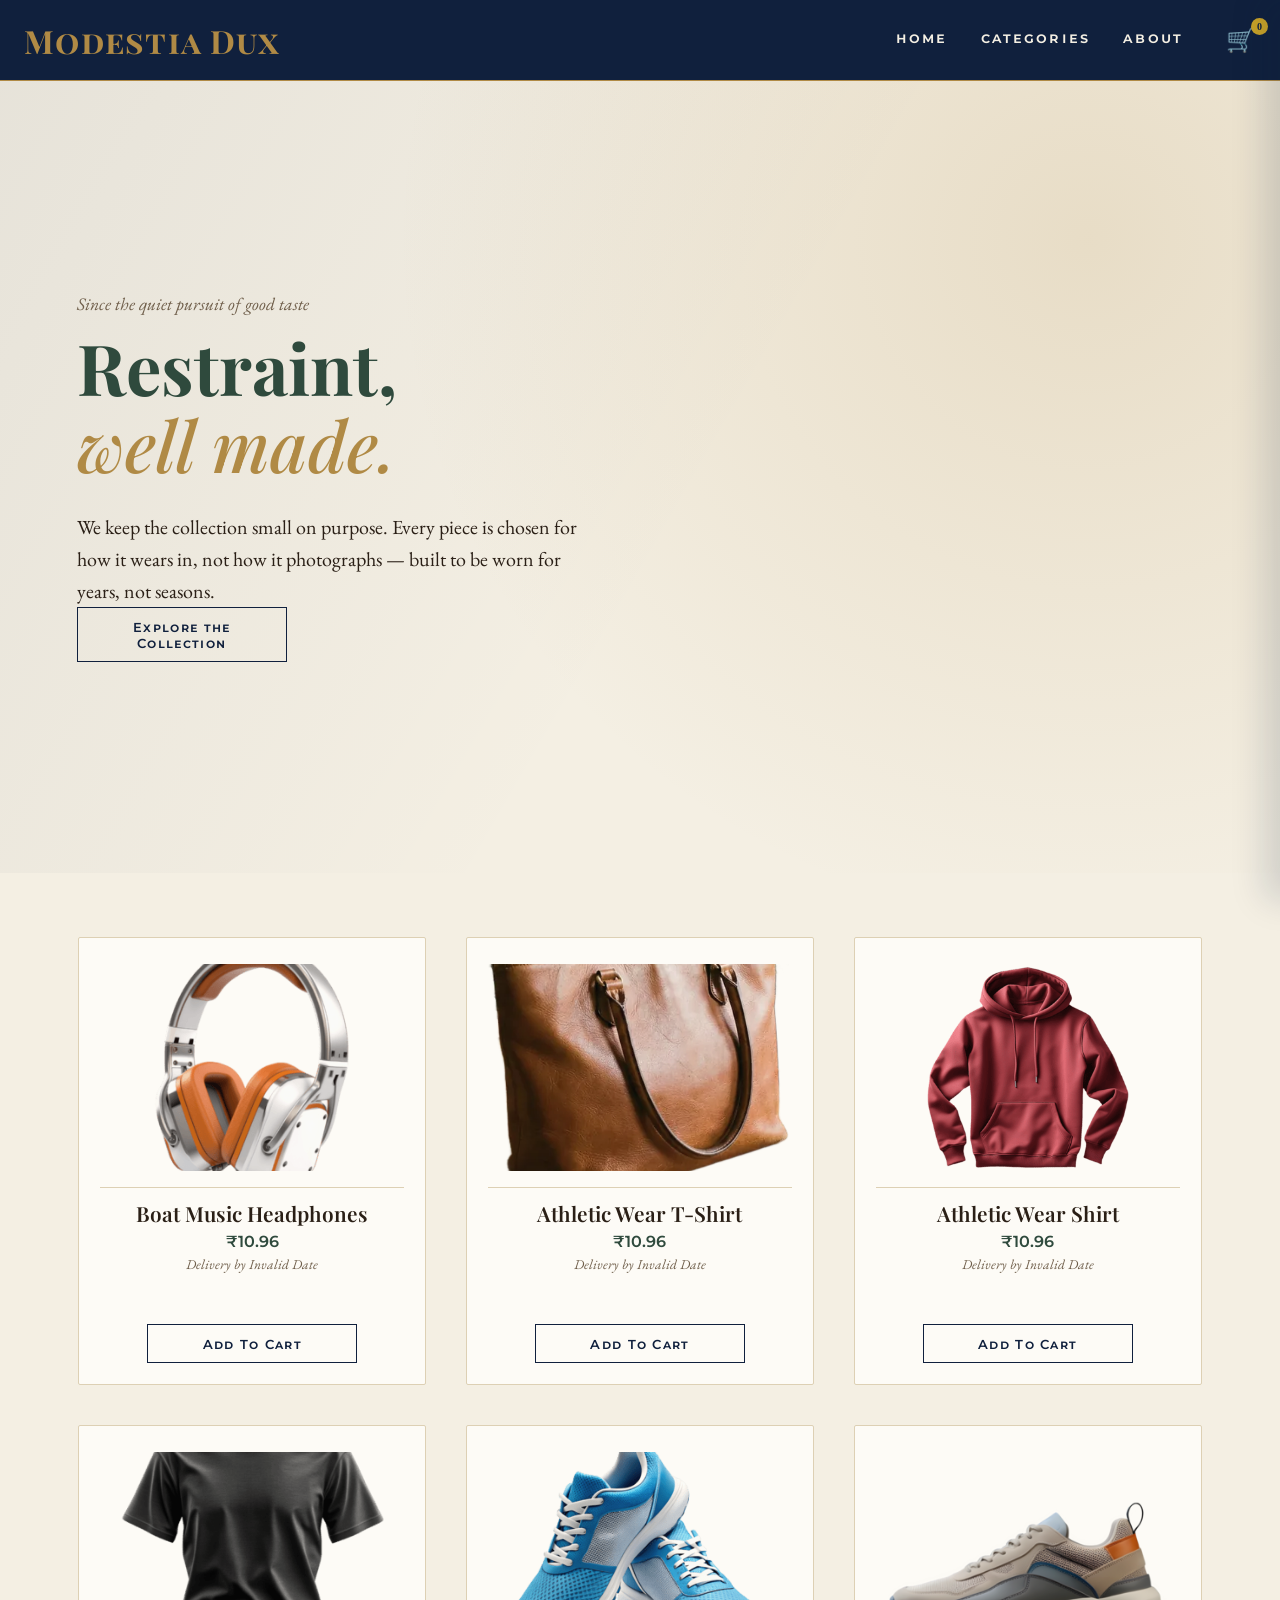
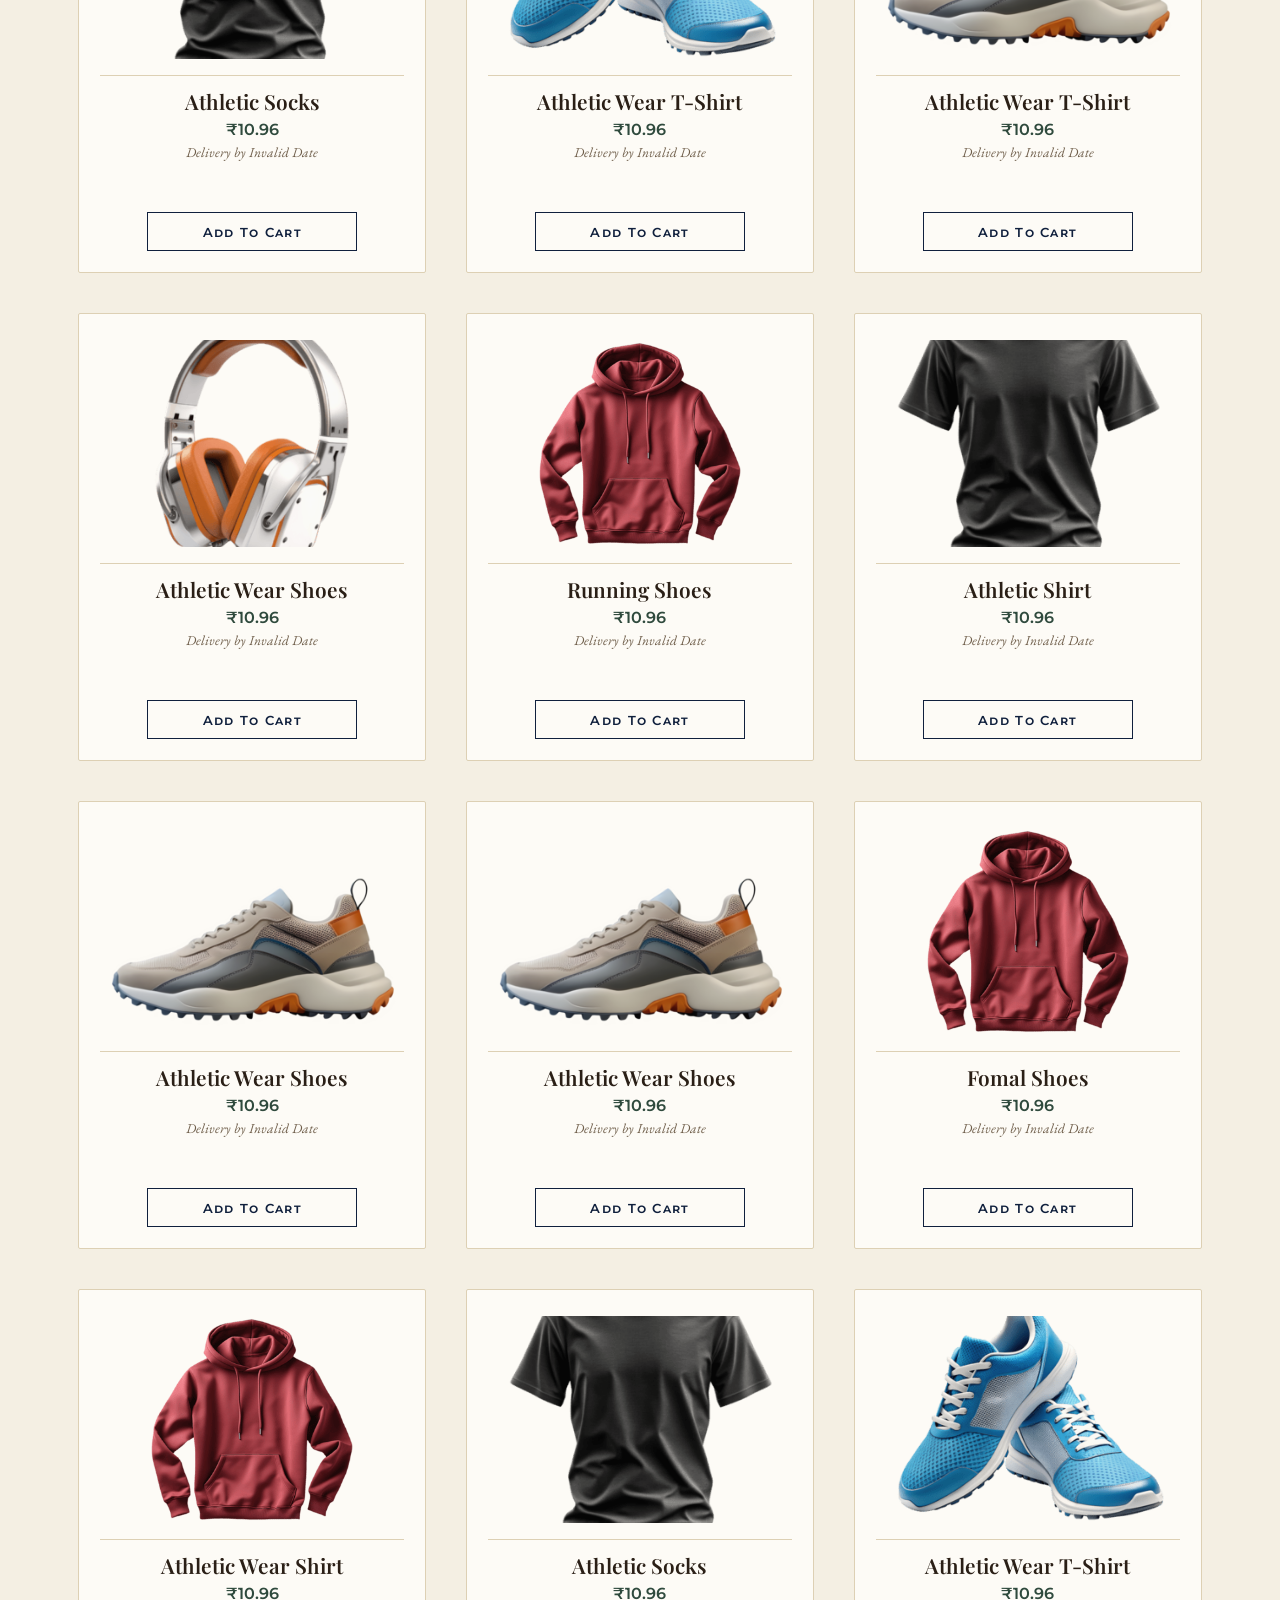
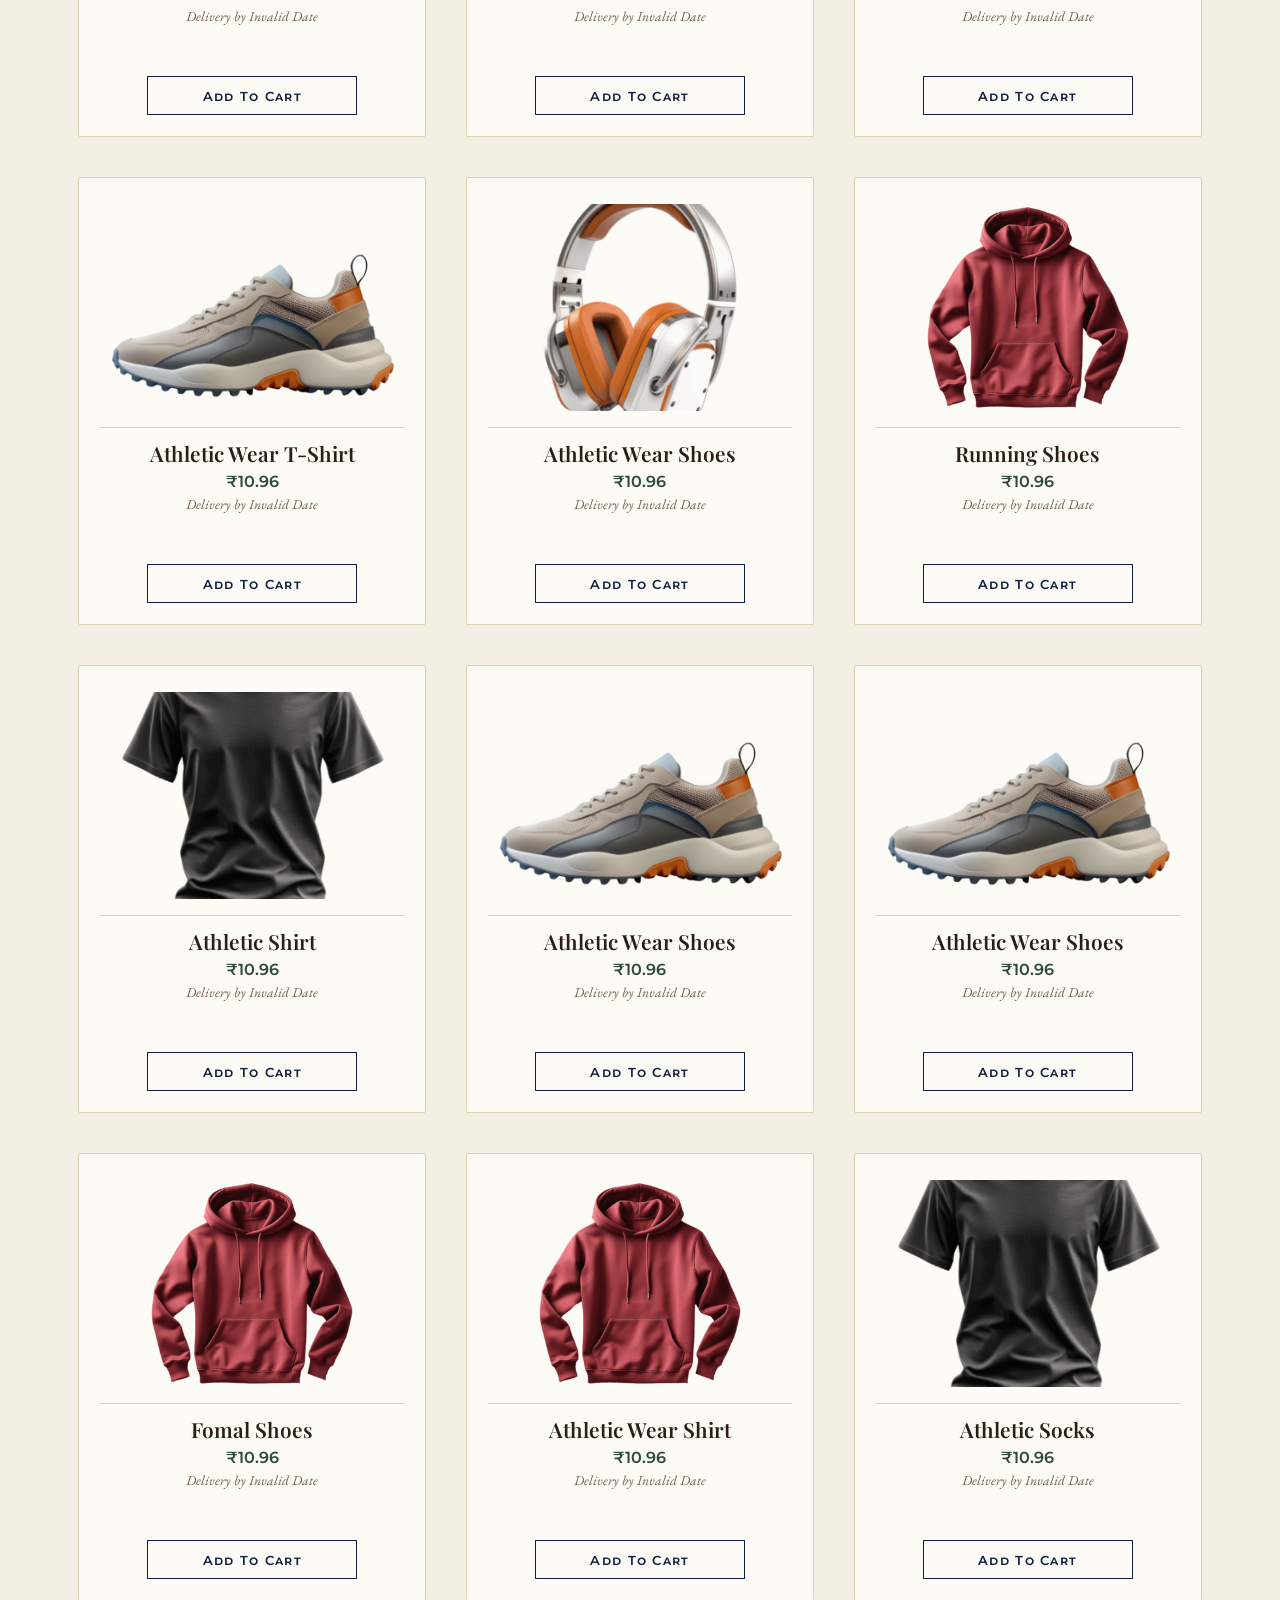
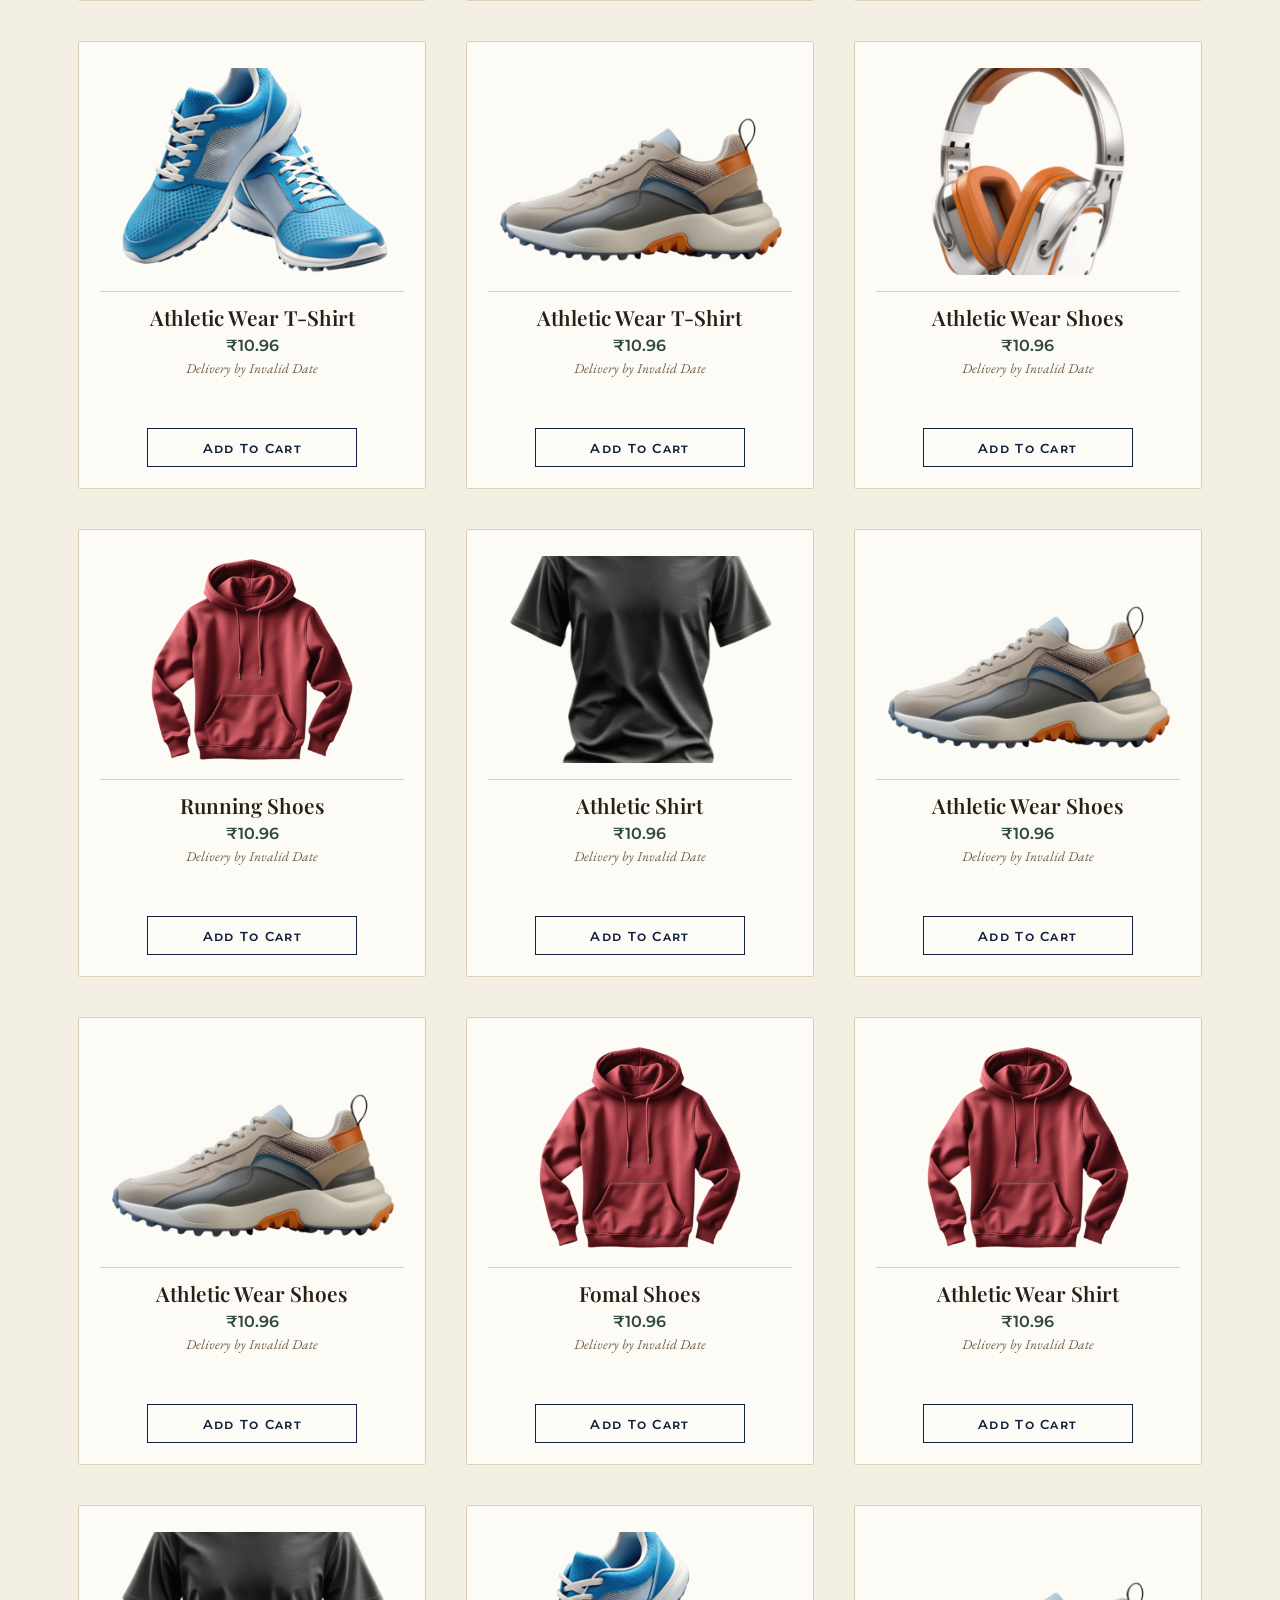
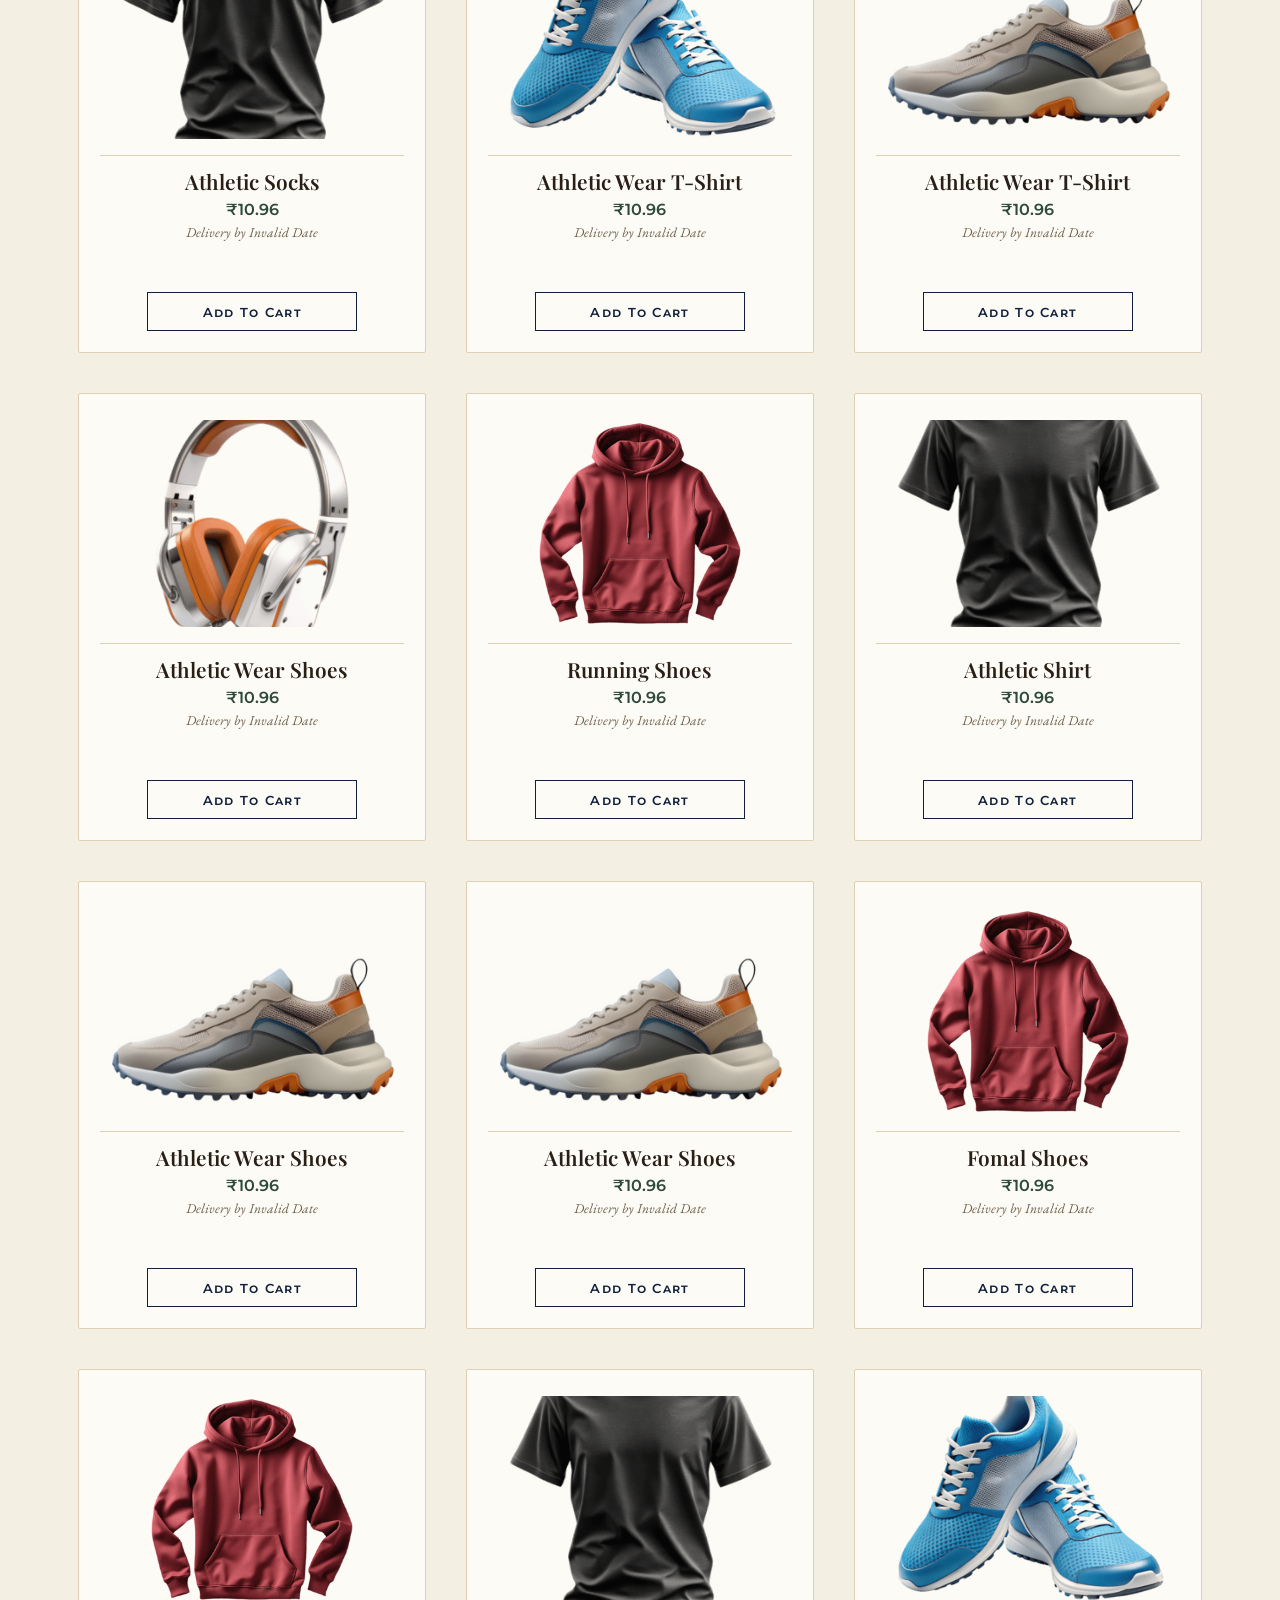
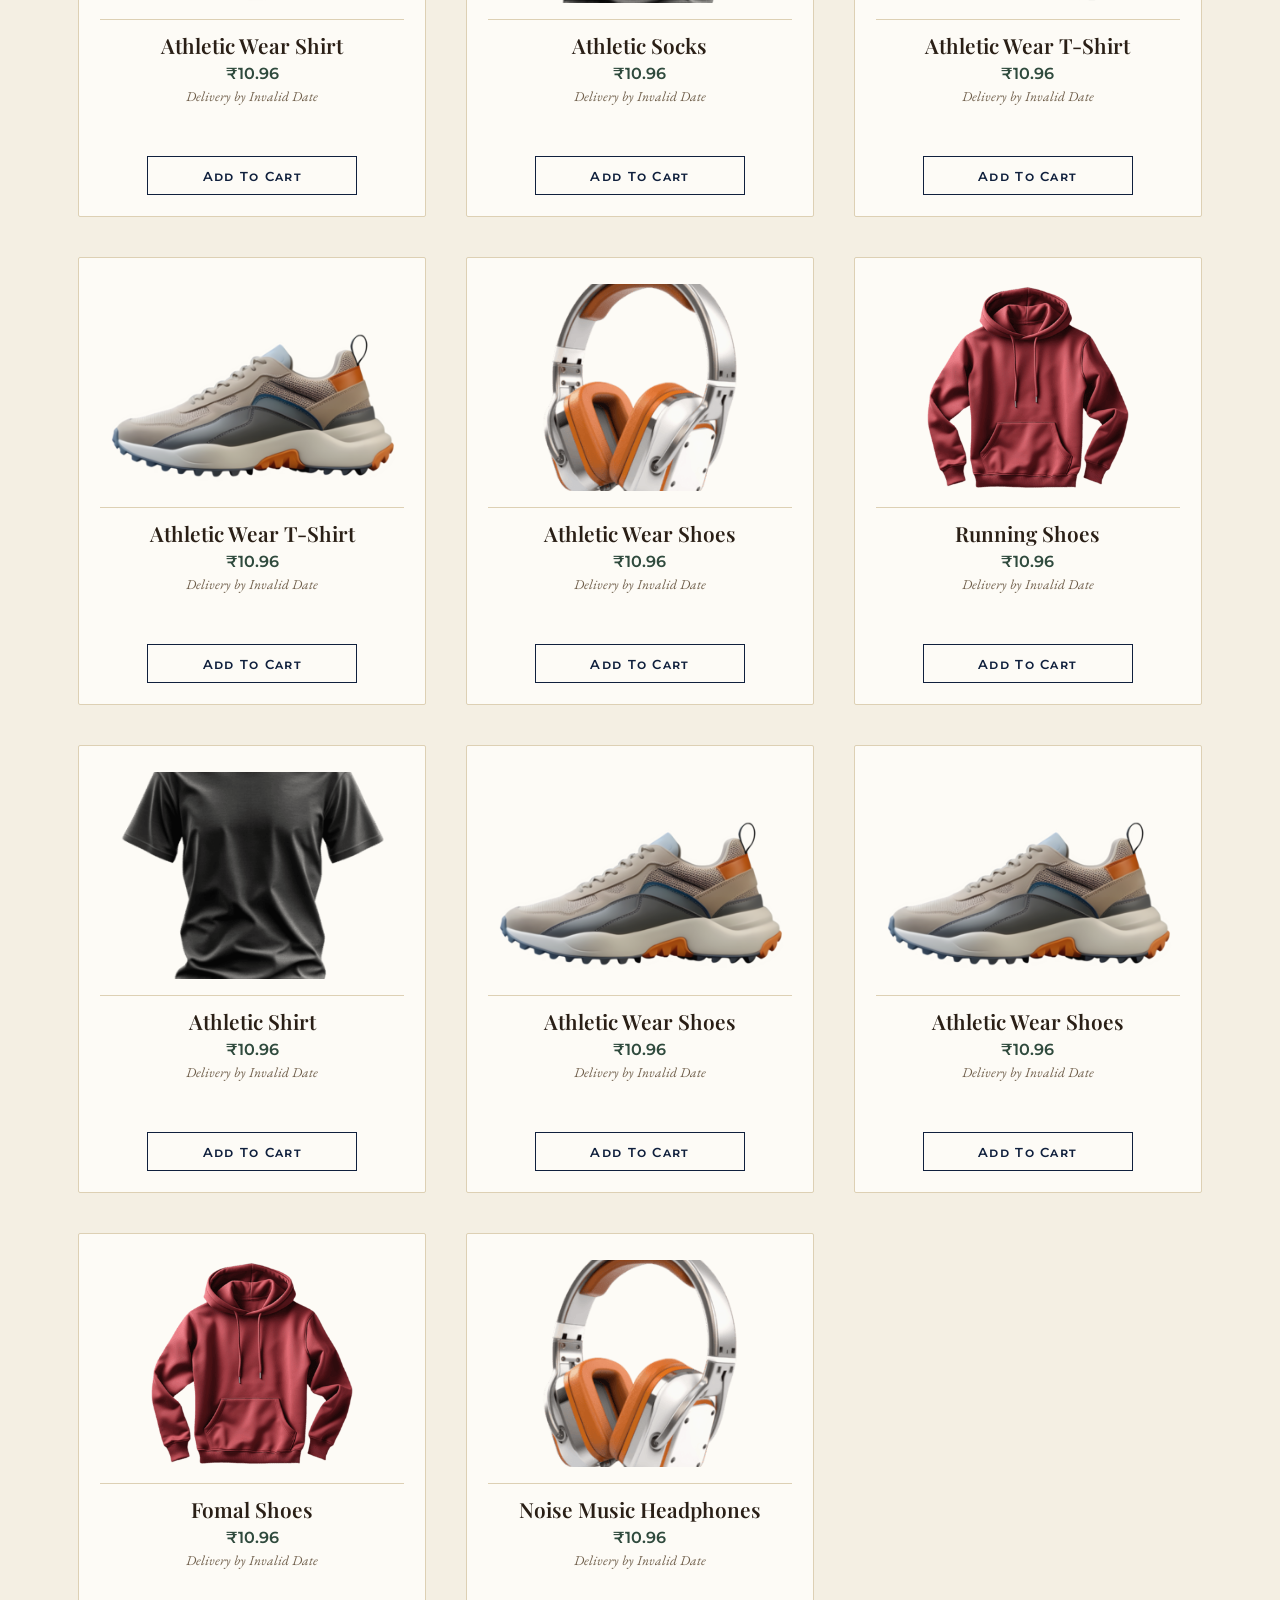
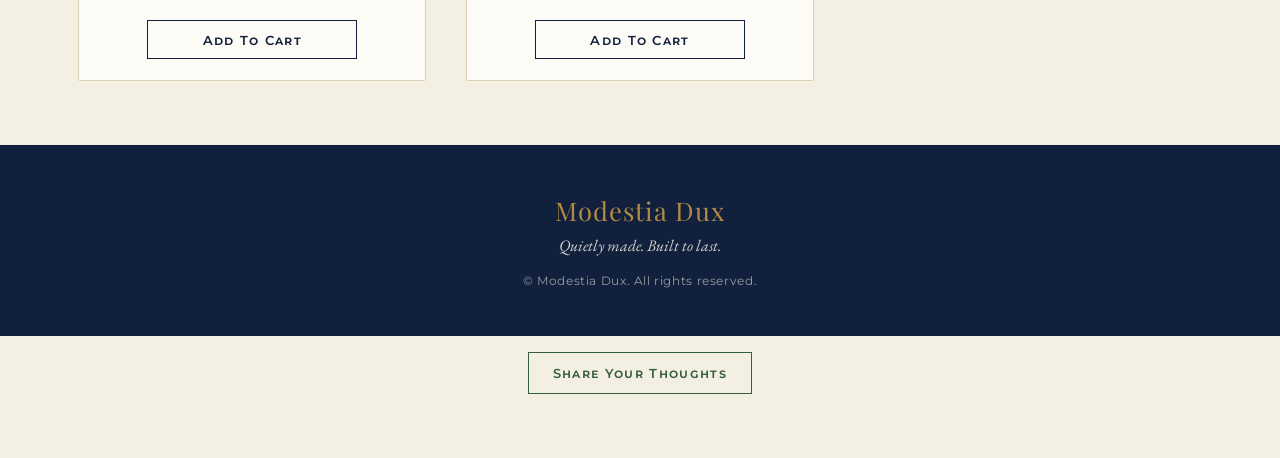
==== index.html @ 4ca5ee8f "Add files via upload" ====
<!DOCTYPE html>
<html lang="en">
  <head>
    <meta charset="UTF-8" />

    <meta name="viewport" content="width=device-width, initial-scale=1.0" />

    <title>Modestia Dux</title>

    <link rel="stylesheet" href="shop.css" />
  </head>

  <body>
    <header>
      <nav>
        <div class="logo-container">
          <a href="#">Modestia Dux</a>
        </div>

        <div class="navbar">
          <a href="#">home</a>
          <a href="#categories">categories</a>
          <a href="#">about</a>
          <div class="cart-icon-wrap" id="cartIconBtn">
            🛒
            <span class="cart-count" id="cartCount">0</span>
          </div>
        </div>
      </nav>

      <section class="hero">
        <div class="hero-content-container">
          <p class="hero-kicker">Since the quiet pursuit of good taste</p>
          <h1>Restraint,<br /><span>well made.</span></h1>
          <p>
            We keep the collection small on purpose. Every piece is chosen
            for how it wears in, not how it photographs — built to be worn
            for years, not seasons.
          </p>
          <a href="#shop" class="primary-button hero-button">Explore the Collection</a>
        </div>
      </section>
    </header>

    <section id="shop">
      <div class="items-grid-container">
        <div class="items-grid js-items-grid">
          <!-- content inside is declared in javascript -->
        </div>
      </div>
    </section>

    <!-- <div class="categories-container">
      <div class="categories" id="categories">

        <button>clothes</button>
        <button>jewelry</button>
        <button>sunglasses</button>
        <button>stationary</button>
        <button>footwears</button>
        <button>school essentials</button>
        <button>daily life essentials</button>
        <button>toys</button>
        <button>gifts</button>
        <button>beauty</button>
        
      </div>
    </div> -->

    <footer class="site-footer">
      <div class="footer-inner">
        <p class="footer-brand">Modestia Dux</p>
        <p class="footer-tagline">Quietly made. Built to last.</p>
        <p class="footer-copy">&copy; <span id="footerYear"></span> Modestia Dux. All rights reserved.</p>
      </div>
    </footer>

    <div class="feedback-container">
      <dialog id="feedbackDialog">
        <button class="dialog-close" id="closeFeedbackBtn" type="button" aria-label="Close">✕</button>
        <h2>How Do You Feel About Us?</h2>
        <p class="dialog-subtext">A line or two is plenty — we read every one.</p>
        <form id="feedbackForm">
          <label for="feedbackEmail">Email</label>
          <input id="feedbackEmail" type="email" placeholder="you@example.com" required />
          <label for="feedbackMessage">Your thoughts</label>
          <input id="feedbackMessage" type="text" placeholder="Tell us what stood out" required />
          <button type="submit" class="primary-button">Send Feedback</button>
        </form>
      </dialog>
      <button id="feedbackDialogBtn">
        Share Your Thoughts
      </button>
    </div>
    <div class="cart-overlay" id="cartOverlay"></div>
    <aside class="cart-drawer" id="cartDrawer">
      <div class="cart-header">
        <span>Your Cart</span>
        <button id="closeCartBtn">✕</button>
      </div>
      <div class="cart-items" id="cartItemsContainer"></div>
      <div class="cart-footer">
        <div class="cart-total-row">
          <span>Total</span>
          <span id="cartTotal">₹0.00</span>
        </div>
        <p id="cartDeliveryEstimate" class="cart-delivery-estimate"></p>
      </div>
    </aside>

    <script defer type="module" src="scripts/shop.js"></script>
  </body>
</html>
---- shop.css ----
@import url('https://fonts.googleapis.com/css2?family=EB+Garamond:ital,wght@0,400..700;1,400..700&family=Montserrat:ital,wght@0,100..900;1,100..900&family=Playfair+Display:ital,wght@0,400..900;1,400..900&display=swap');

:root {
    /* -- palette -- */
    --background-color: #F4EFE3;
    --surface: #FFFEFB;
    --font-color: #2A1F16;
    --font-muted: #6E5D49;
    --heading-color: #2F4A3D;
    --highlighted: #B08A45;
    --highlighted-bright: #C9A227;
    --card-bg: #FDFBF6;
    --nav-bg: #10203D;
    --nav-link: #F4EFE3;
    --button-border: #B08A45;
    --secondary-button-border: #355E3B;
    --input-border: #C7B89A;
    --hairline: #DDD0B4;

    /* -- type -- */
    --nav-link-font: 'Montserrat', sans-serif;
    --heading-font: 'Playfair Display', serif;
    --primary-font: 'Montserrat', sans-serif;
    --highlighted-font: 'Playfair Display', serif;
    --serif-body-font: 'EB Garamond', serif;

    --primary-boldness: 500;
    --heading-boldness: 700;

    --image-filter: sepia(8%) contrast(96%);
}

html {
    scroll-behavior: smooth;
}

* {
    box-sizing: border-box;
    margin: 0;
    padding: 0;
}

body {
    background-color: var(--background-color);
    color: var(--font-color);
}

p {
    font-family: var(--primary-font);
}

@media (prefers-reduced-motion: reduce) {
    html {
        scroll-behavior: auto;
    }
    * {
        transition-duration: 0.01ms !important;
        animation-duration: 0.01ms !important;
    }
}

a:focus-visible,
button:focus-visible,
input:focus-visible {
    outline: 2px solid var(--highlighted-bright);
    outline-offset: 2px;
}

/* ----------- nav ------------ */

header nav {
    position: fixed;
    top: 0;
    left: 0;
    right: 0;
    background: var(--nav-bg);
    display: flex;
    justify-content: space-between;
    align-items: center;
    width: 100%;
    height: 9vh;
    min-height: 4.5em;
    padding: 0 1.5em;
    border-bottom: 1px solid var(--highlighted);
    z-index: 999;
}

header nav a {
    color: var(--nav-link);
    font-family: var(--nav-link-font);
    font-size: .95em;
    font-variant: small-caps;
    letter-spacing: .14em;
    text-decoration: none;
    font-weight: 600;
    margin-right: 2.2em;
    padding-bottom: .3em;
    border-bottom: 1px solid transparent;
    transition: color .3s ease, border-color .3s ease;
}

header nav a:hover {
    color: var(--highlighted-bright);
    border-bottom-color: var(--highlighted-bright);
}

nav a:focus {
    color: var(--highlighted-bright);
}

.logo-container a {
    color: var(--highlighted);
    pointer-events: none;
    font-family: var(--highlighted-font);
    font-size: 2em;
    font-weight: 700;
    letter-spacing: .04em;
    margin-right: 0;
}

.navbar {
    display: flex;
    align-items: center;
}

.cart-icon-wrap {
    position: relative;
    cursor: pointer;
    color: var(--nav-link);
    font-size: 1.5em;
    margin-right: 0;
    margin-left: .4em;
    transition: transform .2s ease;
}

.cart-icon-wrap:hover {
    transform: translateY(-1px);
}

.cart-count {
    position: absolute;
    top: -8px;
    right: -12px;
    background: var(--highlighted-bright);
    color: var(--nav-bg);
    font-size: .42em;
    font-weight: 800;
    padding: .3em .6em;
    border-radius: 1em;
}

/* ----------- hero ------------ */

.hero {
    width: 100%;
    min-height: 88vh;
    margin-top: 9vh;
    display: flex;
    align-items: center;
    background:
        linear-gradient(120deg, rgba(16,32,61,.06), rgba(16,32,61,0) 55%),
        radial-gradient(circle at 85% 20%, rgba(176,138,69,.18), transparent 55%),
        var(--background-color);
    position: relative;
}

.hero .hero-content-container {
    max-width: 42em;
    padding: 2em 6%;
}

.hero-kicker {
    font-family: var(--serif-body-font);
    font-style: italic;
    font-size: 1.1em;
    color: var(--font-muted);
    margin-bottom: .8em;
}

.hero h1 {
    font-family: var(--highlighted-font);
    font-size: clamp(2.6em, 6vw, 4.4em);
    line-height: 1.1;
    color: var(--heading-color);
    font-weight: 700;
}

.hero h1 span {
    color: var(--highlighted);
    font-style: italic;
    font-weight: 500;
}

.hero p:not(.hero-kicker) {
    max-width: 34em;
    margin-top: 1.4em;
    font-family: var(--serif-body-font);
    font-size: 1.25em;
    line-height: 1.6;
    color: var(--font-color);
}

.hero-button {
    display: inline-block;
    width: auto;
    margin-top: 2.2em;
    text-decoration: none;
    text-align: center;
    padding: .95em 2.2em;
}

/* ----------- product grid ------------ */

.items-grid-container {
    margin: 1em .5em 3em;
    padding: 1em .5em;
    display: flex;
    justify-content: center;
    align-items: center;
}

.items-grid {
    display: grid;
    width: 90%;
    height: max-content;
    grid-template-columns: repeat(auto-fit, minmax(min(100%, 20em), 1fr));
    column-gap: 2.5em;
    row-gap: 2.5em;
    margin-top: 2em;
    margin-bottom: auto;
}

.items {
    position: relative;
    width: 100%;
    max-width: 30em;
    min-height: 28em;
    padding: 1.6em 1.3em 1.3em;
    background-color: var(--card-bg);
    border: 1px solid var(--hairline);
    border-radius: 2px;
    display: flex;
    flex-direction: column;
    align-items: center;
    justify-content: flex-start;
    gap: .7em;
    outline: none;
    transition: border-color .4s ease, transform .4s ease;
}

.items:hover {
    border-color: var(--button-border);
    transform: translateY(-3px);
}

.items .image-container {
    width: 100%;
    max-width: 20em;
    height: 14em;
    border-bottom: 1px solid var(--hairline);
    padding-bottom: 1em;
}

.image-container > img {
    width: 100%;
    height: 100%;
    display: block;
    object-fit: cover;
    object-position: center;
    border-radius: 0;
    filter: var(--image-filter);
}

.product-details-container {
    width: 100%;
    text-align: center;
}

.product-details-container h1 {
    font-family: var(--heading-font);
    font-size: clamp(1.05em, 3vw, 1.3em);
    font-weight: 600;
    text-transform: capitalize;
    color: var(--font-color);
}

.product-details-container h2 {
    font-family: var(--primary-font);
    font-size: clamp(.85em, 2.5vw, 1em);
    font-weight: 600;
    color: var(--heading-color);
    margin-top: .35em;
}

.delivery-info {
    font-family: var(--serif-body-font);
    font-style: italic;
    font-size: .85em;
    color: var(--font-muted);
    margin-top: .3em;
}

.primary-button {
    width: 100%;
    max-width: 16em;
    padding: .8em 1em;
    font-size: .82em;
    font-family: var(--primary-font);
    font-variant: small-caps;
    font-weight: 600;
    letter-spacing: .1em;
    margin-top: auto;
    border: 1px solid var(--nav-bg);
    cursor: pointer;
    border-radius: 0;
    background: transparent;
    color: var(--nav-bg);
    transition: background .3s ease, color .3s ease;
}

.primary-button:hover {
    background: var(--nav-bg);
    color: var(--highlighted-bright);
}

/* ----------- feedback dialog ------------ */

.feedback-container {
    display: flex;
    justify-content: center;
    padding: 1em 0 4em;
}

.feedback-container > button {
    background: transparent;
    border: 1px solid var(--secondary-button-border);
    color: var(--secondary-button-border);
    font-family: var(--primary-font);
    font-variant: small-caps;
    letter-spacing: .1em;
    font-weight: 600;
    padding: .9em 1.8em;
    cursor: pointer;
    transition: background .3s ease, color .3s ease;
}

.feedback-container > button:hover {
    background: var(--secondary-button-border);
    color: var(--nav-link);
}

#feedbackDialog {
    border: 1px solid var(--hairline);
    border-radius: 2px;
    padding: 2.2em 2em;
    width: min(28em, 90vw);
    background: var(--surface);
    color: var(--font-color);
    box-shadow: 0 1.5em 3em rgba(16,32,61,.18);
}

#feedbackDialog::backdrop {
    background: rgba(16, 32, 61, .5);
}

#feedbackDialog h2 {
    font-family: var(--heading-font);
    font-size: 1.5em;
    color: var(--heading-color);
    padding-right: 1.5em;
}

.dialog-subtext {
    font-family: var(--serif-body-font);
    font-style: italic;
    color: var(--font-muted);
    margin-top: .5em;
    margin-bottom: 1.4em;
}

.dialog-close {
    position: absolute;
    top: 1.2em;
    right: 1.2em;
    background: none;
    border: none;
    font-size: 1.1em;
    color: var(--font-muted);
    cursor: pointer;
}

.dialog-close:hover {
    color: var(--font-color);
}

#feedbackForm {
    display: flex;
    flex-direction: column;
    gap: .3em;
}

#feedbackForm label {
    font-family: var(--primary-font);
    font-size: .78em;
    font-variant: small-caps;
    letter-spacing: .08em;
    color: var(--font-muted);
    margin-top: .8em;
}

#feedbackForm input {
    border: none;
    border-bottom: 1px solid var(--input-border);
    background: transparent;
    padding: .6em .1em;
    font-family: var(--serif-body-font);
    font-size: 1.05em;
    color: var(--font-color);
}

#feedbackForm input:focus {
    outline: none;
    border-bottom-color: var(--highlighted);
}

#feedbackForm button {
    margin-top: 1.6em;
    align-self: flex-start;
}

/* ----------- cart drawer ------------ */

.cart-overlay {
    position: fixed;
    inset: 0;
    background: rgba(16, 32, 61, .45);
    display: none;
    z-index: 1000;
}

.cart-overlay.open {
    display: block;
}

.cart-drawer {
    position: fixed;
    top: 0;
    right: -26em;
    width: 26em;
    max-width: 90vw;
    height: 100vh;
    background: var(--background-color);
    z-index: 1001;
    display: flex;
    flex-direction: column;
    transition: right .35s ease;
    box-shadow: -1em 0 2em rgba(16,32,61,.15);
}

.cart-drawer.open {
    right: 0;
}

.cart-header {
    background: var(--nav-bg);
    color: var(--nav-link);
    padding: 1.2em 1.4em;
    display: flex;
    justify-content: space-between;
    align-items: center;
    font-family: var(--heading-font);
    font-size: 1.3em;
    font-weight: 700;
}

.cart-header button {
    background: none;
    border: none;
    color: var(--nav-link);
    font-size: 1.1em;
    cursor: pointer;
}

.cart-items {
    flex: 1;
    overflow-y: auto;
    padding: 1em 1.4em;
}

.cart-empty {
    text-align: center;
    font-family: var(--serif-body-font);
    font-style: italic;
    opacity: .65;
    margin-top: 3em;
    font-size: 1.2em;
}

.cart-row {
    display: flex;
    gap: .8em;
    padding: 1em 0;
    border-bottom: 1px solid var(--hairline);
}

.cart-row img {
    width: 3.6em;
    height: 3.6em;
    object-fit: cover;
    border-radius: 0;
    filter: var(--image-filter);
}

.cart-row-info {
    flex: 1;
}

.cart-row-info h3 {
    font-family: var(--heading-font);
    font-size: .98em;
    font-weight: 600;
    text-transform: capitalize;
}

.cart-row-info p {
    font-size: .85em;
    color: var(--heading-color);
    font-weight: 600;
    margin-top: .2em;
}

.qty-control {
    display: flex;
    align-items: center;
    gap: .6em;
    margin-top: .5em;
}

.qty-control button {
    width: 1.6em;
    height: 1.6em;
    border-radius: 0;
    border: 1px solid var(--nav-bg);
    background: transparent;
    cursor: pointer;
    font-weight: 700;
    transition: background .2s ease, color .2s ease;
}

.qty-control button:hover {
    background: var(--nav-bg);
    color: var(--nav-link);
}

.qty-control span {
    min-width: 1.2em;
    text-align: center;
}

.remove-btn {
    background: none;
    border: none;
    color: #8B3A3A;
    cursor: pointer;
    font-size: .82em;
    text-decoration: underline;
    margin-top: .5em;
}

.cart-footer {
    padding: 1.2em 1.4em;
    border-top: 2px solid var(--nav-bg);
}

.cart-total-row {
    display: flex;
    justify-content: space-between;
    font-family: var(--heading-font);
    font-size: 1.3em;
    font-weight: 700;
}

.delivery-info.cart-row-info p {
    font-style: normal;
}

.cart-delivery-estimate {
    font-family: var(--serif-body-font);
    font-style: italic;
    font-size: .95em;
    color: var(--heading-color);
    margin-top: .6em;
}

/* ----------- footer ------------ */

.site-footer {
    background: var(--nav-bg);
    color: var(--nav-link);
    padding: 3em 1.5em;
    margin-top: 2em;
    text-align: center;
}

.footer-inner {
    max-width: 30em;
    margin: 0 auto;
}

.footer-brand {
    font-family: var(--highlighted-font);
    font-size: 1.6em;
    color: var(--highlighted);
    letter-spacing: .04em;
}

.footer-tagline {
    font-family: var(--serif-body-font);
    font-style: italic;
    margin-top: .5em;
    opacity: .85;
}

.footer-copy {
    font-family: var(--primary-font);
    font-size: .78em;
    letter-spacing: .05em;
    margin-top: 1.4em;
    opacity: .6;
}

/* ----------- responsive ------------ */

/* Tablet / small laptop */
@media (max-width: 1024px) {
    .items-grid {
        grid-template-columns: repeat(auto-fit, minmax(min(100%, 18em), 1fr));
        column-gap: 2em;
        row-gap: 2em;
    }

    .items {
        min-height: 26em;
    }

    .hero h1 {
        font-size: clamp(2.2em, 6vw, 3.4em);
    }

    .cart-drawer {
        width: 22em;
        right: -22em;
    }
}

/* Large phones / small tablets */
@media (max-width: 768px) {
    header nav {
        padding: 0 1em;
    }

    header nav a {
        font-size: 1.05em;
        margin-right: 1em;
    }

    .logo-container a {
        font-size: 1.6em;
    }

    .hero {
        min-height: 70vh;
    }

    .hero .hero-content-container {
        padding: 2em 6%;
    }

    .hero p:not(.hero-kicker) {
        font-size: 1.1em;
    }

    .items-grid-container {
        margin: 1em .2em;
        padding: 1em .2em;
    }

    .items-grid {
        width: 100%;
        grid-template-columns: repeat(auto-fit, minmax(min(100%, 15em), 1fr));
        column-gap: 1.2em;
        row-gap: 1.2em;
    }

    .items {
        min-height: 22em;
        padding: 1em .6em;
    }

    .image-container {
        height: 11em;
    }
}

/* Small phones */
@media (max-width: 480px) {
    .logo-container a {
        font-size: 1.3em;
    }

    header nav a {
        font-size: .85em;
        margin-right: .6em;
    }

    .hero h1 {
        font-size: 2em;
    }

    .items-grid {
        grid-template-columns: 1fr;
        row-gap: 1.2em;
    }

    .items {
        max-width: 100%;
        min-height: auto;
    }

    .cart-drawer {
        width: 100vw;
        right: -100vw;
    }

    .cart-drawer.open {
        width: 100%;
    }

    .image-container {
        height: 13em;
    }
}
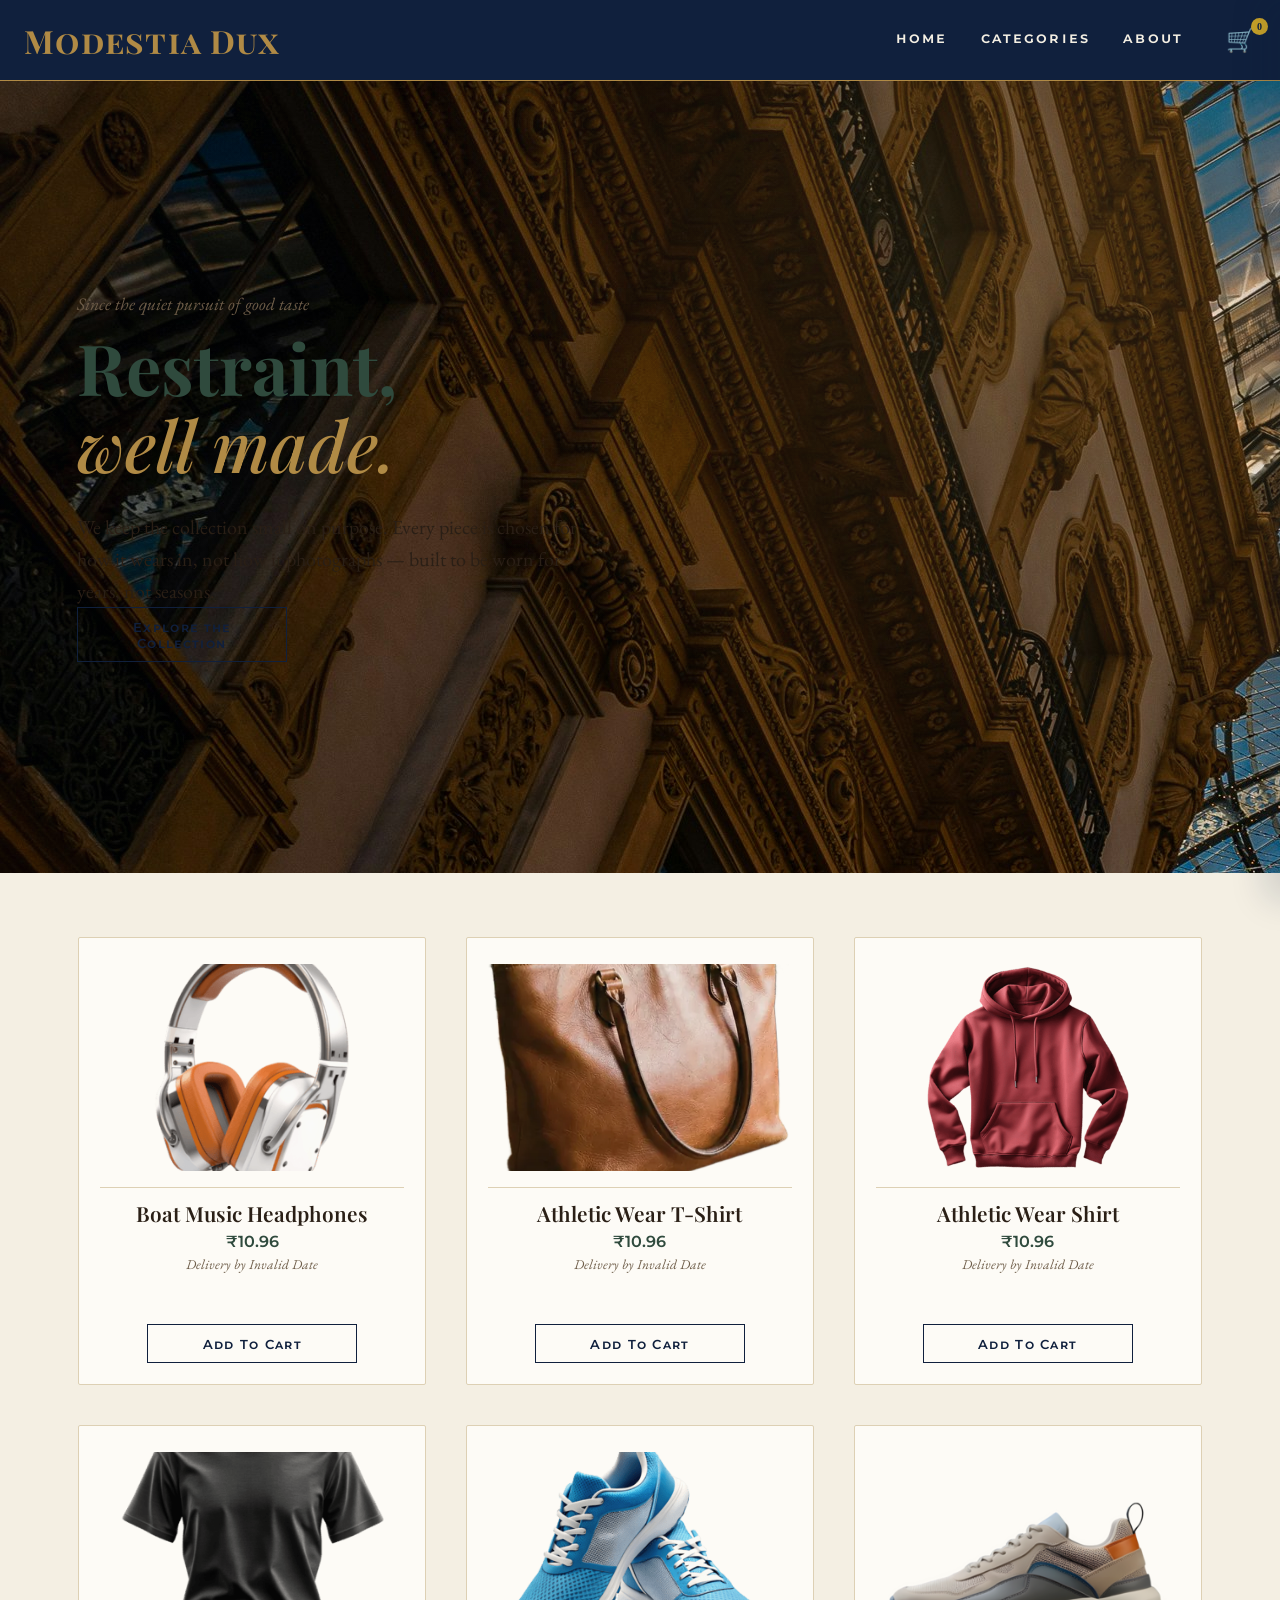
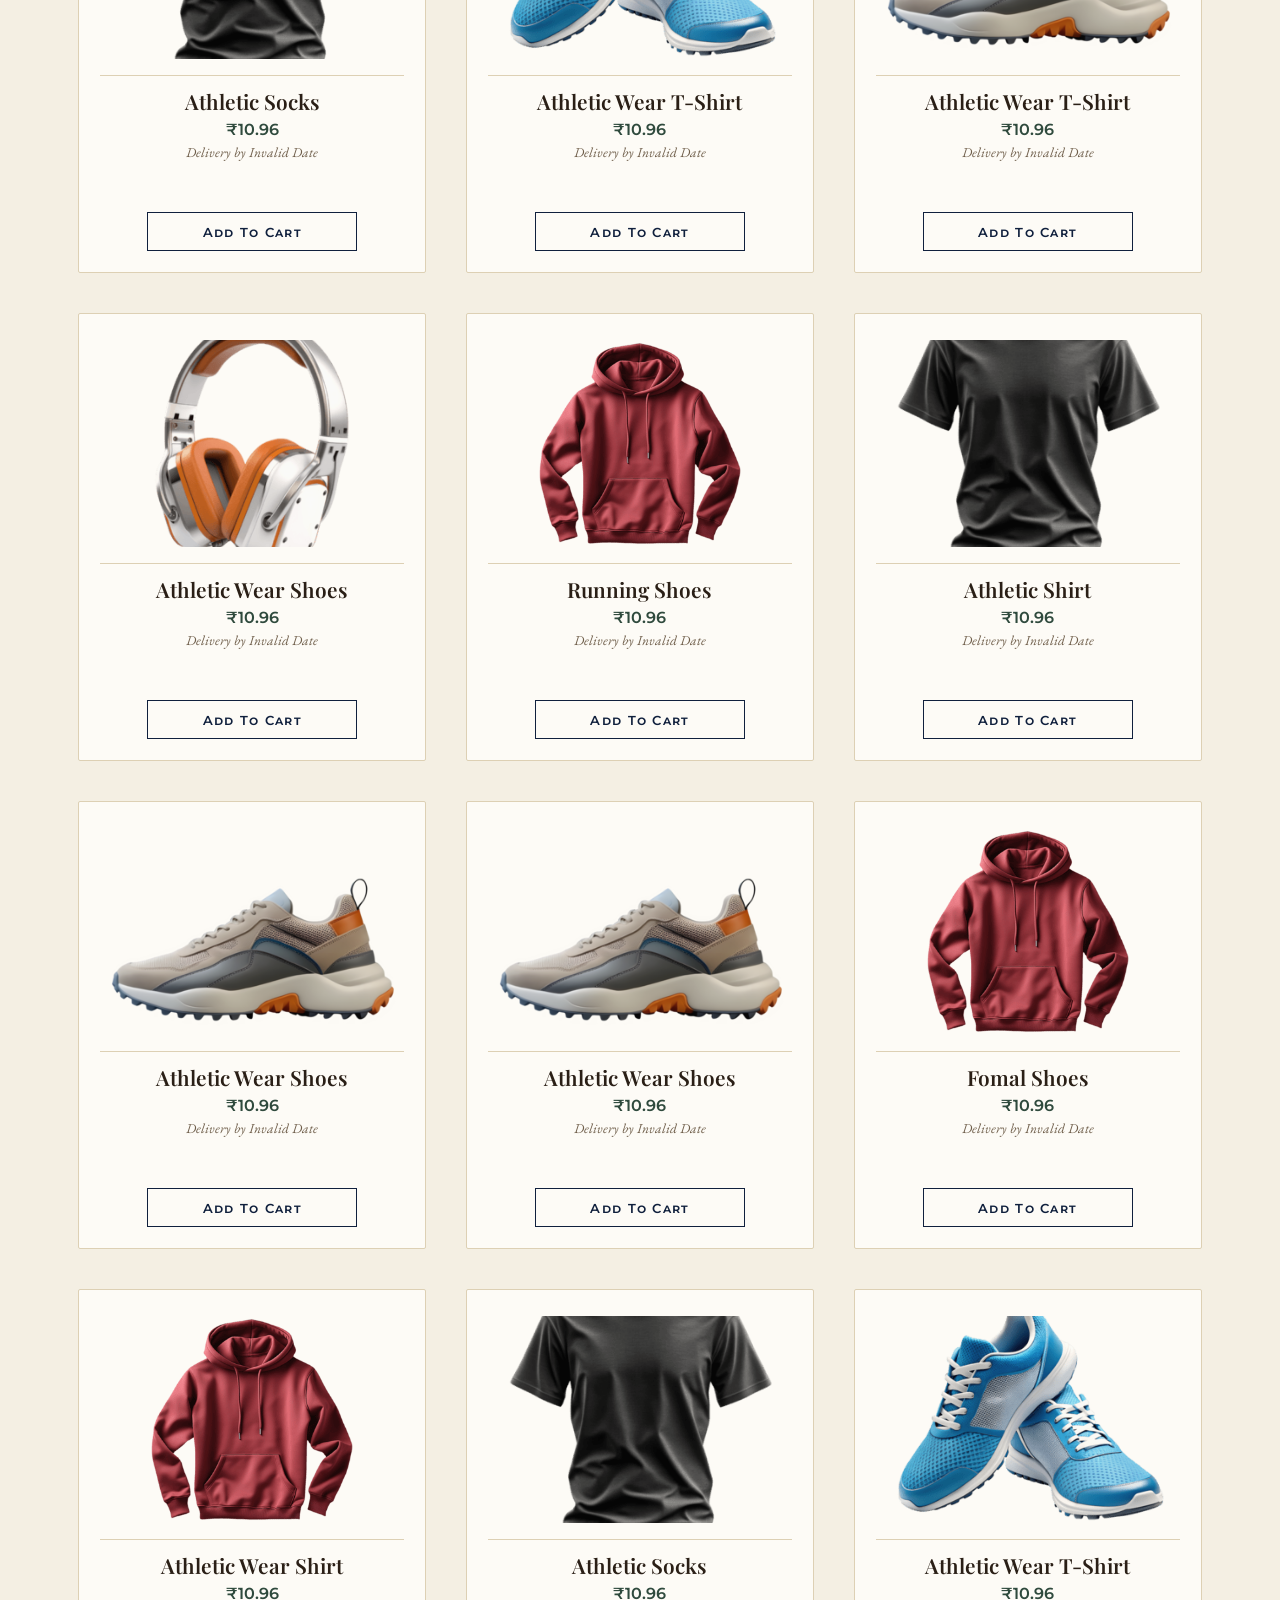
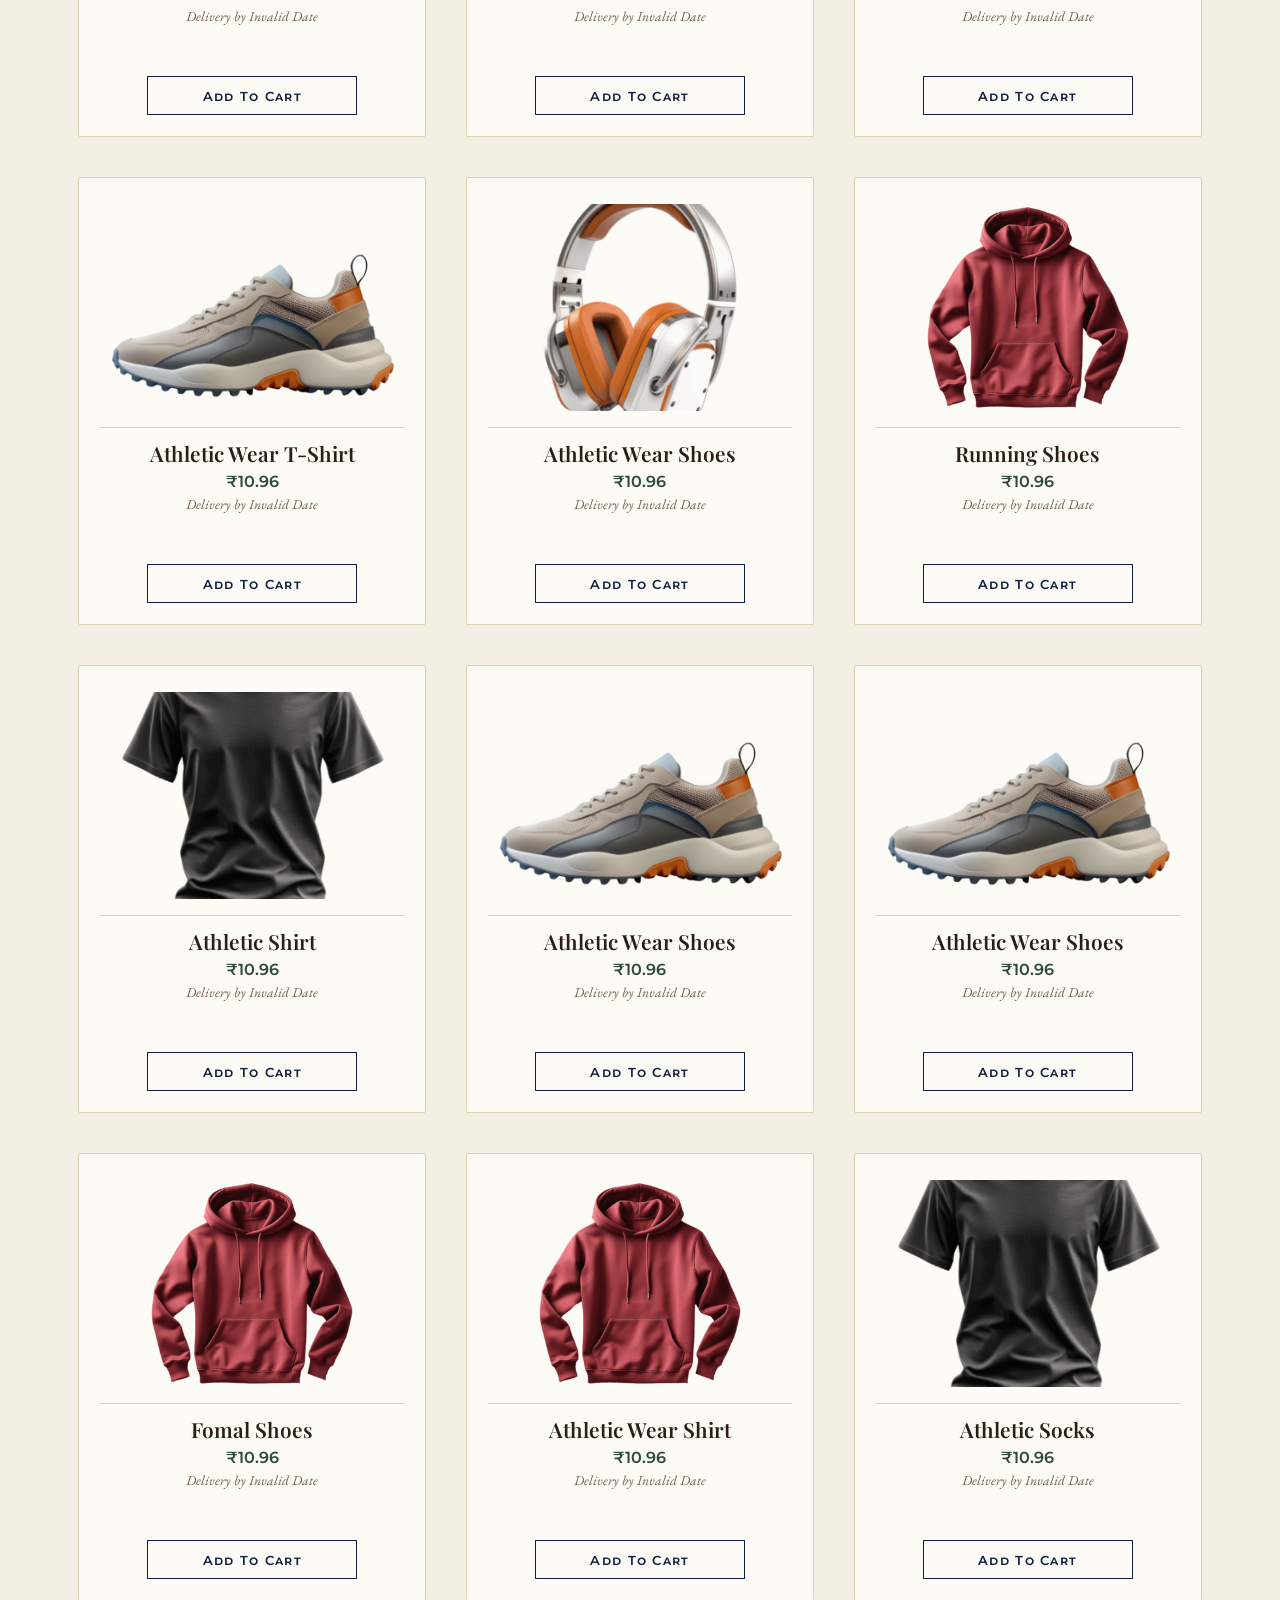
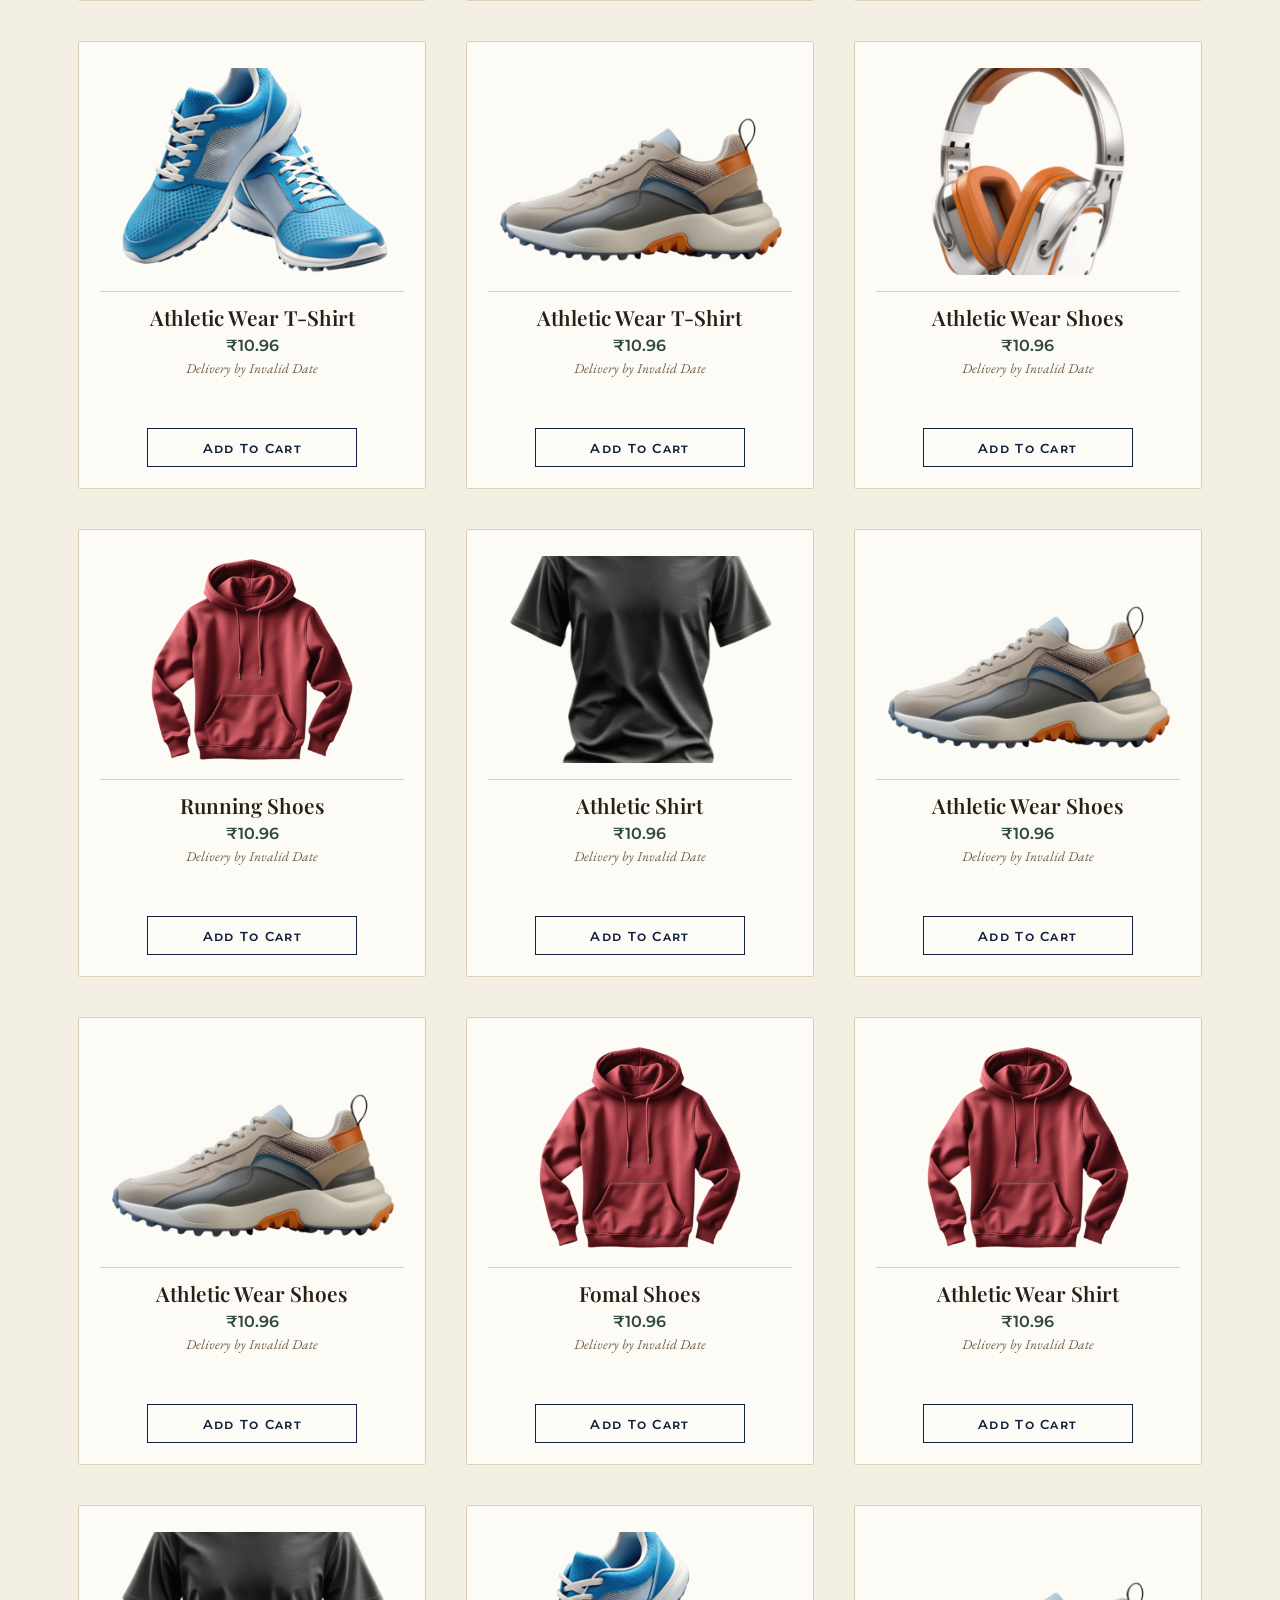
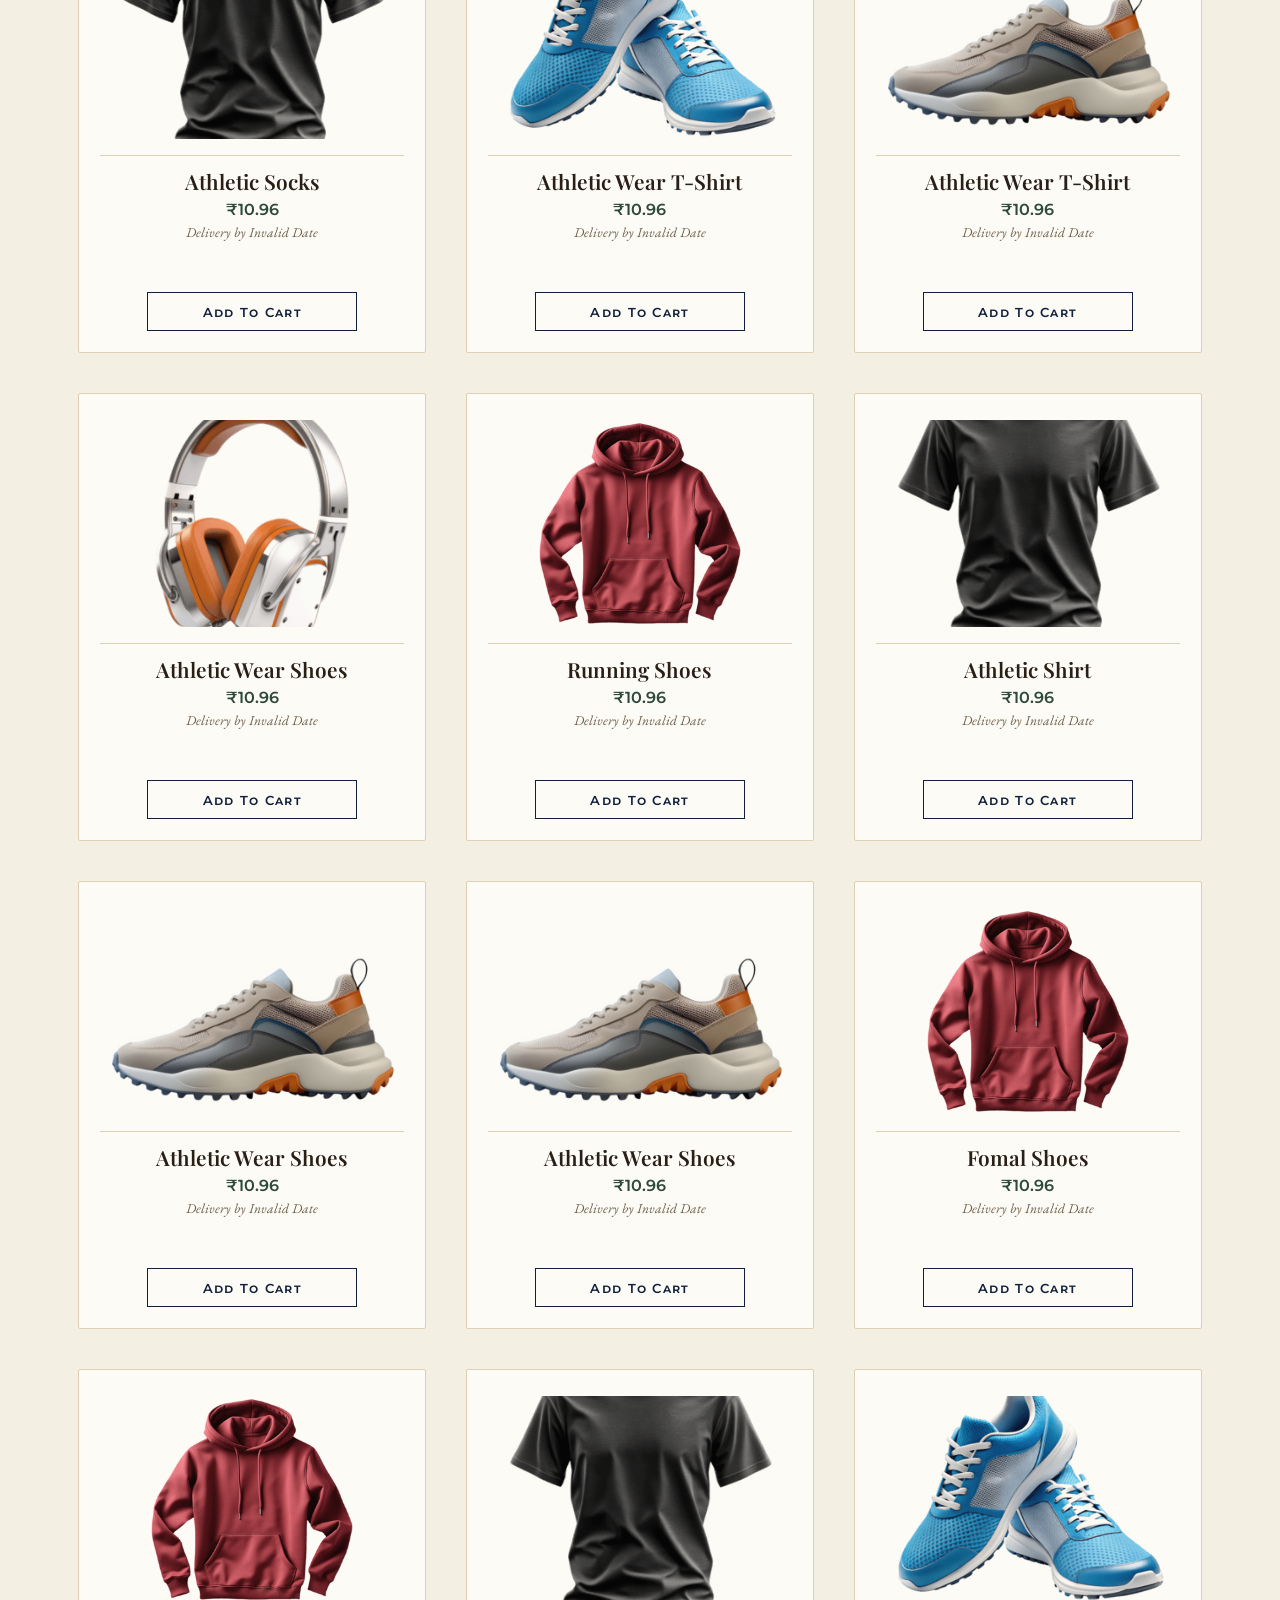
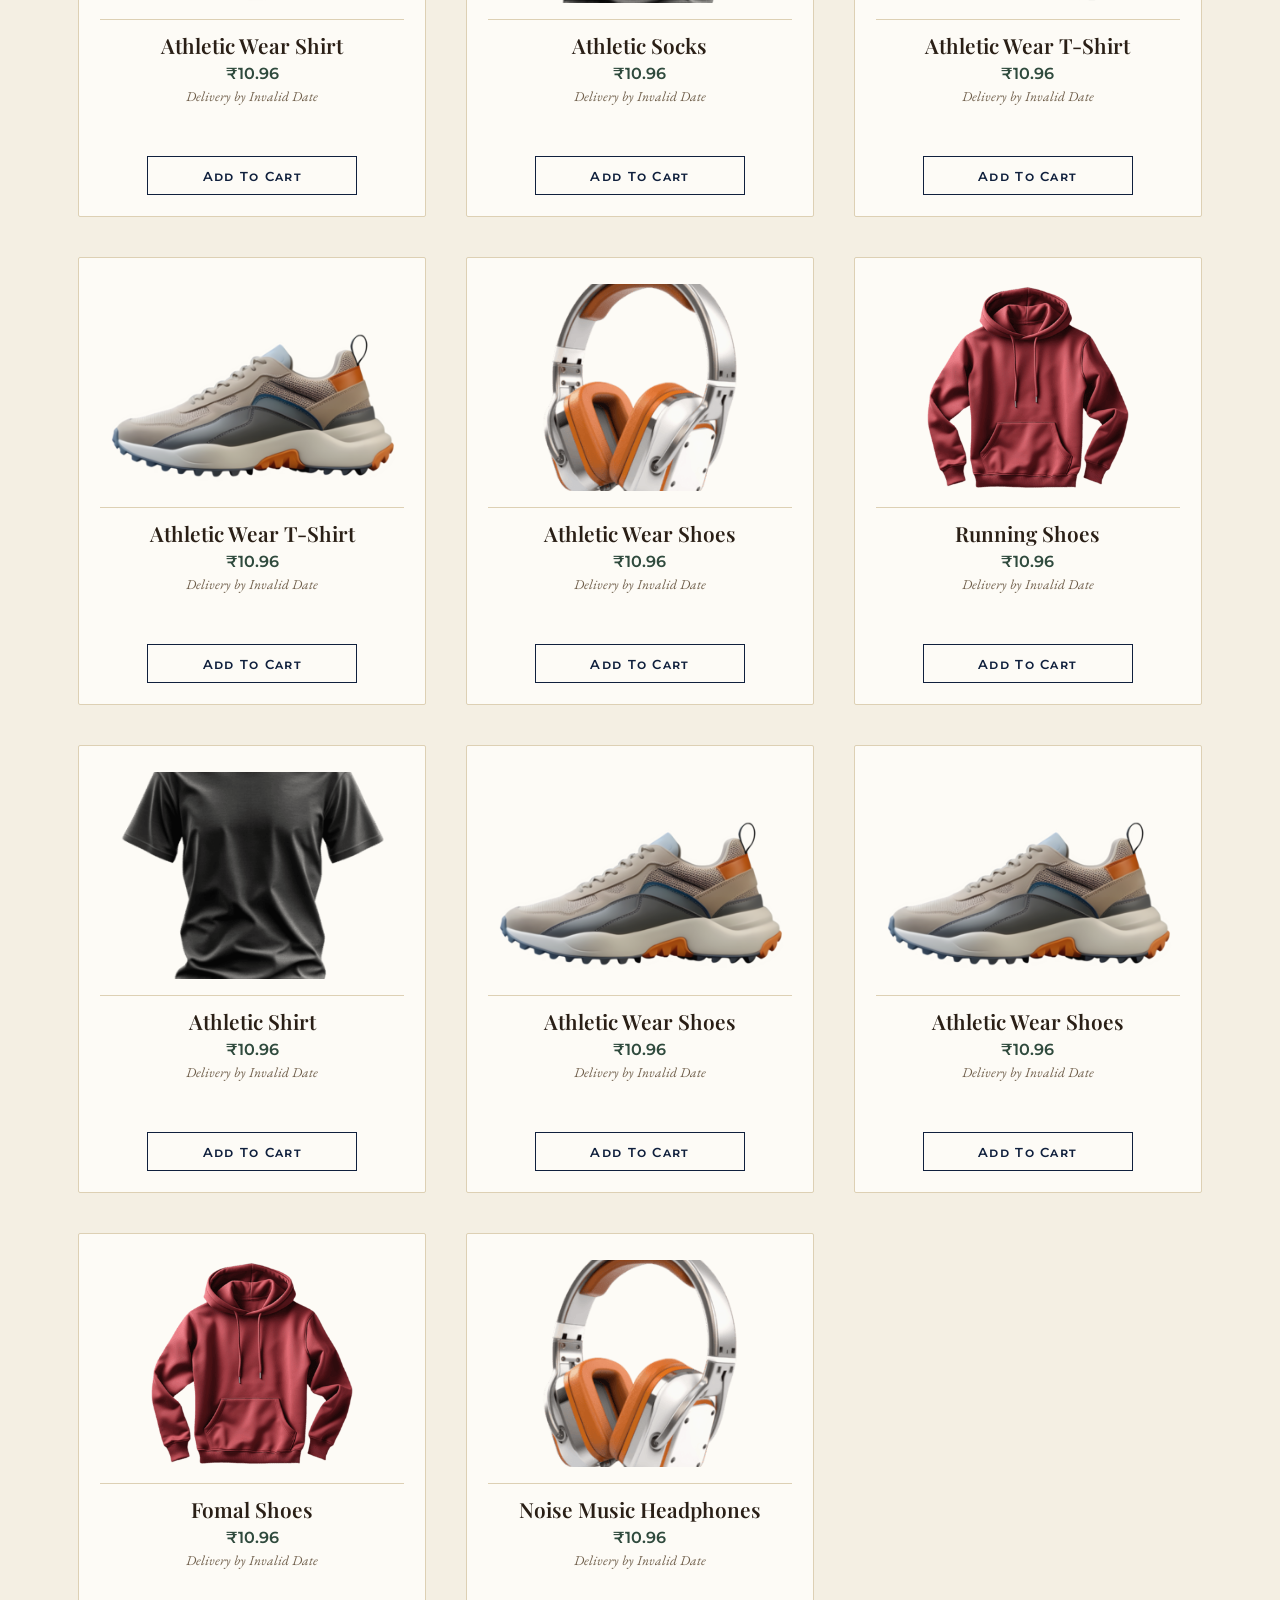
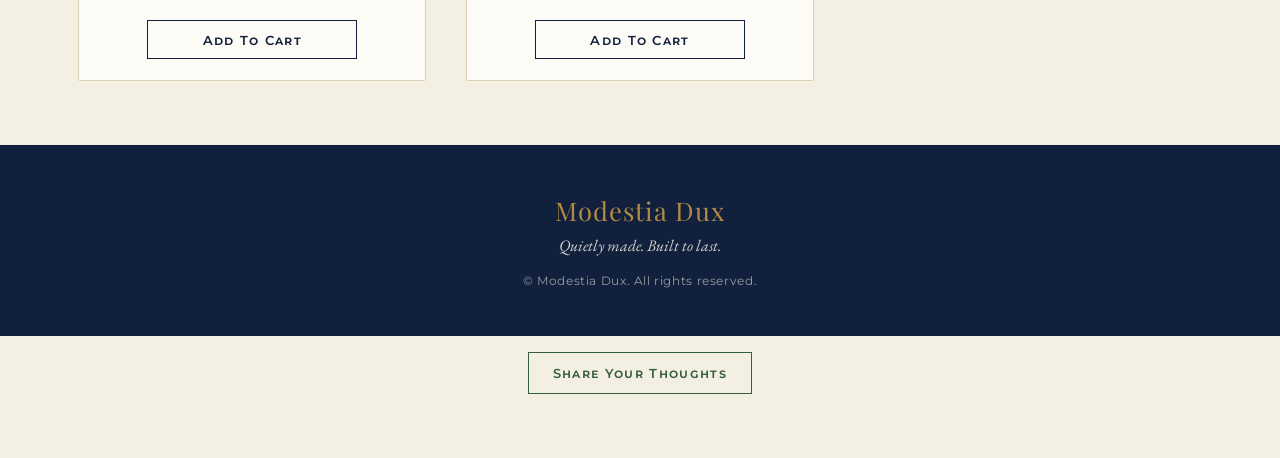
==== commit 94110e90: "Update index.html" ====
--- a/index.html
+++ b/index.html
@@ -8,6 +8,8 @@
     <title>Modestia Dux</title>
 
     <link rel="stylesheet" href="shop.css" />
+    <link rel="icon" type="image/x-icon" href="/favicon.ico">
+    
   </head>
 
   <body>
--- a/shop.css
+++ b/shop.css
@@ -159,7 +159,7 @@
     align-items: center;
     background:
         linear-gradient(120deg, rgba(16,32,61,.06), rgba(16,32,61,0) 55%),
-        radial-gradient(circle at 85% 20%, rgba(176,138,69,.18), transparent 55%),
+        radial-gradient(circle at 85% 20%, rgba(176,138,69,.18), transparent 55%),url('images/banner image.jpg')fixed,
         var(--background-color);
     position: relative;
 }
